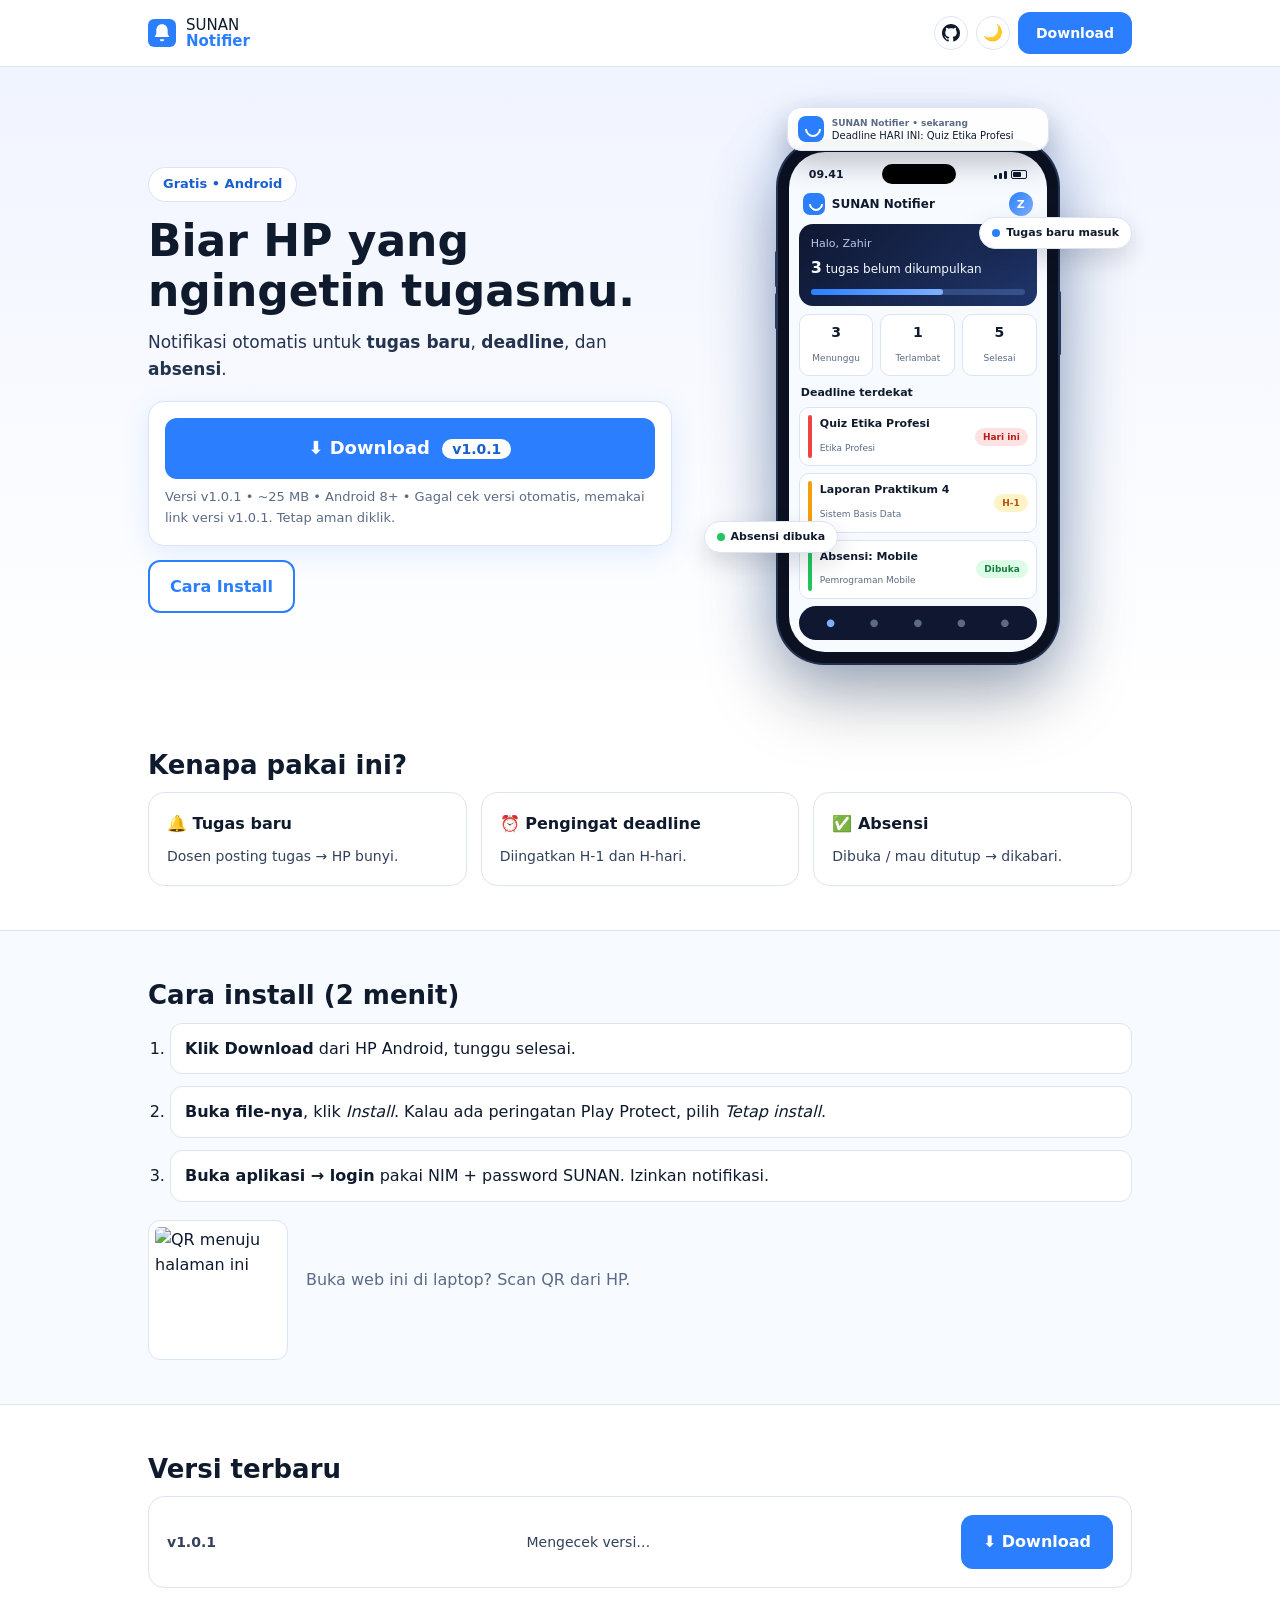
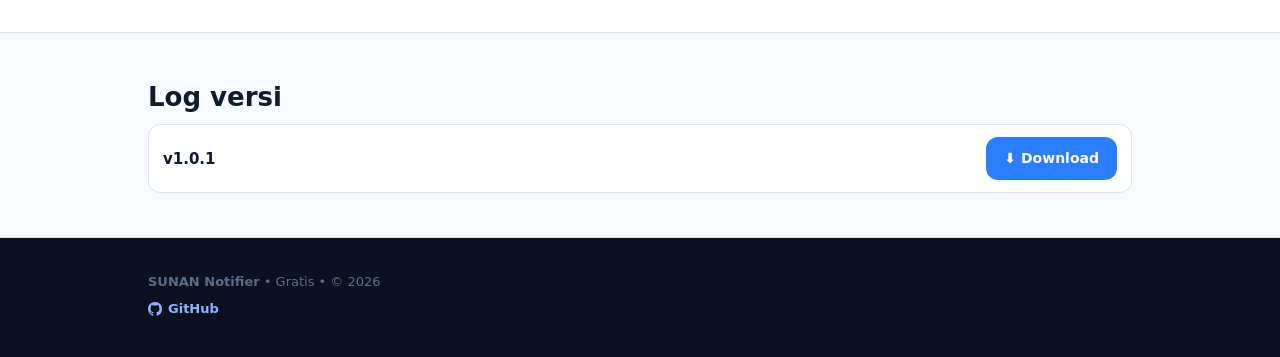
==== web/index.html @ a3223c46 "feat(web): landing download center SUNAN Notifier" ====
<!DOCTYPE html>
<html lang="id">
<head>
  <meta charset="UTF-8" />
  <meta name="viewport" content="width=device-width, initial-scale=1.0" />
  <title>SUNAN Notifier — Pengingat Tugas & Absensi</title>
  <meta name="description" content="Notifikasi otomatis untuk tugas baru, deadline, dan absensi SUNAN. Download gratis untuk Android." />
  <meta name="theme-color" content="#2B7FFF" />
  <link rel="icon" href="data:image/svg+xml,%3Csvg xmlns='http://www.w3.org/2000/svg' viewBox='0 0 64 64'%3E%3Crect width='64' height='64' rx='14' fill='%232B7FFF'/%3E%3Cpath d='M32 12c-8 0-13 6-13 14v8l-4 7h34l-4-7v-8c0-8-5-14-13-14zm-5 34a5 5 0 0 0 10 0z' fill='white'/%3E%3C/svg%3E" />
  <link rel="stylesheet" href="./styles.css" />
</head>
<body>
  <header class="nav">
    <div class="container nav-inner">
      <a class="brand" href="#atas">
        <span class="brand-mark" aria-hidden="true">
          <svg viewBox="0 0 64 64" width="28" height="28"><rect width="64" height="64" rx="14" fill="#2B7FFF"/><path d="M32 12c-8 0-13 6-13 14v8l-4 7h34l-4-7v-8c0-8-5-14-13-14zm-5 34a5 5 0 0 0 10 0z" fill="white"/></svg>
        </span>
        <span class="brand-text">SUNAN <strong>Notifier</strong></span>
      </a>
      <div class="nav-actions">
        <a class="gh-btn" href="https://github.com/Zi-exa/sunan-notifier-workspace" target="_blank" rel="noopener" aria-label="GitHub"><svg viewBox="0 0 16 16" width="18" height="18" fill="currentColor" aria-hidden="true"><path d="M8 0C3.58 0 0 3.58 0 8c0 3.54 2.29 6.53 5.47 7.59.4.07.55-.17.55-.38 0-.19-.01-.82-.01-1.49-2.01.37-2.53-.49-2.69-.94-.09-.23-.48-.94-.82-1.13-.28-.15-.68-.52-.01-.53.63-.01 1.08.58 1.23.82.72 1.21 1.87.87 2.33.66.07-.52.28-.87.51-1.07-1.78-.2-3.64-.89-3.64-3.95 0-.87.31-1.59.82-2.15-.08-.2-.36-1.02.08-2.12 0 0 .67-.21 2.2.82.64-.18 1.32-.27 2-.27s1.36.09 2 .27c1.53-1.04 2.2-.82 2.2-.82.44 1.1.16 1.92.08 2.12.51.56.82 1.27.82 2.15 0 3.07-1.87 3.75-3.65 3.95.29.25.54.73.54 1.48 0 1.07-.01 1.93-.01 2.2 0 .21.15.46.55.38A8.01 8.01 0 0 0 16 8c0-4.42-3.58-8-8-8z"/></svg></a>
        <button id="themeBtn" class="theme-btn" type="button" aria-label="Mode gelap">&#127769;</button>
        <a id="dlBtnHeader" class="btn btn-primary btn-sm" href="https://github.com/Zi-exa/sunan-notifier-releases/releases/download/v1.0.1/app-release.apk">Download</a>
      </div>
    </div>
  </header>

  <main id="atas">
    <!-- HERO -->
    <section class="hero">
      <div class="container hero-grid">
        <div>
          <p class="badge">Gratis &bull; Android</p>
          <h1>Biar HP yang ngingetin tugasmu.</h1>
          <p class="lead">Notifikasi otomatis untuk <strong>tugas baru</strong>, <strong>deadline</strong>, dan <strong>absensi</strong>.</p>
          <div class="dl-card">
            <a id="dlBtnHero" class="btn btn-primary btn-lg" href="https://github.com/Zi-exa/sunan-notifier-releases/releases/download/v1.0.1/app-release.apk">
              &#11015; Download <span id="verBadge" class="ver-badge">v1.0.1</span>
            </a>
            <p class="dl-meta small"><span id="verText">Versi v1.0.1</span> &bull; <span id="sizeText">~25 MB</span> &bull; <span id="dateText">Android 8+</span> &bull; <span id="statusText">Cek versi&hellip;</span></p>
          </div>
          <div class="hero-actions">
            <a class="btn btn-outline" href="#cara-install">Cara Install</a>
          </div>
        </div>
        <div class="phone-wrap" aria-hidden="true">
          <div class="float-chip chip-1"><span class="dot"></span>Tugas baru masuk</div>
          <div class="float-chip chip-2"><span class="dot green"></span>Absensi dibuka</div>
          <div class="m-push">
            <span class="m-push-icon"></span>
            <span class="m-push-text"><strong>SUNAN Notifier &bull; sekarang</strong>Deadline HARI INI: Quiz Etika Profesi</span>
          </div>
          <div class="phone">
            <span class="phone-btn btn-power"></span>
            <span class="phone-btn btn-vol-up"></span>
            <span class="phone-btn btn-vol-down"></span>
            <div class="phone-screen">
              <div class="m-status"><span>09.41</span><span class="m-island"></span><span class="m-sig"><i></i><i></i><i></i><b></b></span></div>
              <div class="m-appbar"><span class="m-logo"></span><span class="m-appname">SUNAN Notifier</span><span class="m-avatar">Z</span></div>
              <div class="m-hero"><p class="m-hi">Halo, Zahir</p><p class="m-count"><strong>3</strong> tugas belum dikumpulkan</p><div class="m-bar"><span></span></div></div>
              <div class="m-kpi"><div><strong>3</strong><small>Menunggu</small></div><div><strong>1</strong><small>Terlambat</small></div><div><strong>5</strong><small>Selesai</small></div></div>
              <p class="m-sec">Deadline terdekat</p>
              <div class="m-task red"><span class="m-task-bar"></span><div><strong>Quiz Etika Profesi</strong><small>Etika Profesi</small></div><em>Hari ini</em></div>
              <div class="m-task amber"><span class="m-task-bar"></span><div><strong>Laporan Praktikum 4</strong><small>Sistem Basis Data</small></div><em>H-1</em></div>
              <div class="m-task green"><span class="m-task-bar"></span><div><strong>Absensi: Mobile</strong><small>Pemrograman Mobile</small></div><em>Dibuka</em></div>
              <div class="m-dock"><span class="on">●</span><span>●</span><span>●</span><span>●</span><span>●</span></div>
            </div>
          </div>
        </div>
      </div>
    </section>

    <!-- FITUR -->
    <section class="section">
      <div class="container">
        <h2>Kenapa pakai ini?</h2>
        <div class="grid3">
          <div class="card"><h3>&#128276; Tugas baru</h3><p>Dosen posting tugas → HP bunyi.</p></div>
          <div class="card"><h3>&#9200; Pengingat deadline</h3><p>Diingatkan H-1 dan H-hari.</p></div>
          <div class="card"><h3>&#9989; Absensi</h3><p>Dibuka / mau ditutup → dikabari.</p></div>
        </div>
      </div>
    </section>

    <!-- CARA INSTALL -->
    <section id="cara-install" class="section alt">
      <div class="container">
        <h2>Cara install (2 menit)</h2>
        <ol class="steps">
          <li><strong>Klik Download</strong> dari HP Android, tunggu selesai.</li>
          <li><strong>Buka file-nya</strong>, klik <em>Install</em>. Kalau ada peringatan Play Protect, pilih <em>Tetap install</em>.</li>
          <li><strong>Buka aplikasi → login</strong> pakai NIM + password SUNAN. Izinkan notifikasi.</li>
        </ol>
        <div class="qr-row">
          <img id="qrImg" class="qr" alt="QR menuju halaman ini" width="140" height="140" />
          <p class="sub">Buka web ini di laptop? Scan QR dari HP.</p>
        </div>
      </div>
    </section>

    <!-- UPDATE -->
    <section class="section">
      <div class="container">
        <h2>Versi terbaru</h2>
        <div class="card inline-card">
          <p class="big" id="verText2">v1.0.1</p>
          <p class="sub" id="releaseNote">Mengecek versi&hellip;</p>
          <a id="dlBtnBottom" class="btn btn-primary" href="https://github.com/Zi-exa/sunan-notifier-releases/releases/download/v1.0.1/app-release.apk">&#11015; Download</a>
        </div>
      </div>
    </section>

    <!-- LOG VERSI -->
    <section class="section alt">
      <div class="container">
        <h2>Log versi</h2>
        <div id="changelog" class="log-list">
          <p class="sub">Memuat riwayat versi&hellip;</p>
        </div>
      </div>
    </section>

  </main>

  <footer>
    <div class="container foot">
      <p class="small"><strong>SUNAN Notifier</strong> &bull; Gratis &bull; &copy; <span id="year">2026</span></p>
      <p class="small"><a class="gh-link" href="https://github.com/Zi-exa/sunan-notifier-workspace" target="_blank" rel="noopener"><svg viewBox="0 0 16 16" width="14" height="14" fill="currentColor" aria-hidden="true"><path d="M8 0C3.58 0 0 3.58 0 8c0 3.54 2.29 6.53 5.47 7.59.4.07.55-.17.55-.38 0-.19-.01-.82-.01-1.49-2.01.37-2.53-.49-2.69-.94-.09-.23-.48-.94-.82-1.13-.28-.15-.68-.52-.01-.53.63-.01 1.08.58 1.23.82.72 1.21 1.87.87 2.33.66.07-.52.28-.87.51-1.07-1.78-.2-3.64-.89-3.64-3.95 0-.87.31-1.59.82-2.15-.08-.2-.36-1.02.08-2.12 0 0 .67-.21 2.2.82.64-.18 1.32-.27 2-.27s1.36.09 2 .27c1.53-1.04 2.2-.82 2.2-.82.44 1.1.16 1.92.08 2.12.51.56.82 1.27.82 2.15 0 3.07-1.87 3.75-3.65 3.95.29.25.54.73.54 1.48 0 1.07-.01 1.93-.01 2.2 0 .21.15.46.55.38A8.01 8.01 0 0 0 16 8c0-4.42-3.58-8-8-8z"/></svg> GitHub</a></p>
    </div>
  </footer>

  <script src="./app.js" defer></script>
</body>
</html>
---- web/styles.css ----
:root{
  --blue:#2B7FFF; --blue-dark:#1a5fd0; --bg:#f0f4ff; --ink:#0f1b2d;
  --muted:#5b6b85; --card:#ffffff; --line:#dbe4f5; --dark:#0b1120;
  --radius:16px;
}
*{box-sizing:border-box}
html{scroll-behavior:smooth}
body{margin:0;font-family:system-ui,-apple-system,"Segoe UI",Roboto,Arial,sans-serif;color:var(--ink);background:#fff;line-height:1.6}
.container{max-width:1024px;margin:0 auto;padding:0 20px}
a{color:var(--blue)}
code{background:#eef3ff;border:1px solid var(--line);border-radius:6px;padding:0 6px;font-size:.9em}

/* NAV */
.nav{position:sticky;top:0;z-index:20;background:rgba(255,255,255,.92);backdrop-filter:blur(8px);border-bottom:1px solid var(--line)}
.nav-inner{display:flex;align-items:center;justify-content:space-between;padding:12px 20px}
.nav-actions{display:flex;align-items:center;gap:8px}
.theme-btn{width:34px;height:34px;border-radius:50%;border:1px solid var(--line);background:#fff;font-size:16px;line-height:1;cursor:pointer;display:flex;align-items:center;justify-content:center;color:var(--ink)}
.gh-btn{width:34px;height:34px;border-radius:50%;border:1px solid var(--line);background:#fff;display:flex;align-items:center;justify-content:center;color:var(--ink)}
body.dark .gh-btn{background:#151F30;border-color:#1F356A;color:#F7FAFF}
body.dark .theme-btn{color:#F7FAFF}
.brand{display:flex;align-items:center;gap:10px;text-decoration:none;color:var(--ink)}
.brand-mark{display:inline-flex}
.brand-text{display:flex;flex-direction:column;line-height:1.1;font-size:15px}
.brand-text small{color:var(--muted);font-size:11px}
.brand-text strong{color:var(--blue)}

/* BUTTONS */
.btn{display:inline-block;text-decoration:none;border-radius:12px;padding:12px 20px;font-weight:700;border:2px solid transparent;cursor:pointer}
.btn-sm{padding:8px 16px;font-size:14px}
.btn-lg{font-size:18px;padding:14px 22px;width:100%;text-align:center}
.btn-primary{background:var(--blue);color:#fff}
.btn-primary:hover{background:var(--blue-dark)}
.btn-outline{border-color:var(--blue);color:var(--blue);background:#fff}
.btn-ghost{color:var(--ink)}
.ver-badge{background:#fff;color:var(--blue-dark);border-radius:999px;padding:2px 10px;font-size:14px;margin-left:6px}

/* HERO */
.hero{background:linear-gradient(180deg,var(--bg),#fff);padding:40px 0 28px}
.hero-grid{display:grid;grid-template-columns:1.1fr .9fr;gap:32px;align-items:center}
.badge{display:inline-block;background:#fff;border:1px solid var(--line);color:var(--blue-dark);border-radius:999px;padding:6px 14px;font-size:13px;font-weight:700;margin:0 0 14px}
h1{font-size:clamp(28px,4.5vw,44px);line-height:1.15;margin:0 0 12px}
.hl{color:var(--blue)}
.lead{font-size:17px;color:#24344f;margin:0 0 18px}
.dl-card{background:var(--card);border:1px solid var(--line);border-radius:var(--radius);padding:16px;box-shadow:0 8px 28px rgba(43,127,255,.12)}
.dl-meta{margin:8px 0 0;color:var(--muted)}
.dl-meta.small{font-size:13px}
.hero-actions{display:flex;gap:10px;flex-wrap:wrap;margin-top:14px}
.trust{list-style:none;padding:0;margin:16px 0 0;color:var(--muted);font-size:14px}
.trust li{margin:4px 0}

/* PHONE MOCKUP */
.phone-wrap{position:relative;display:flex;flex-direction:column;align-items:center;gap:14px;padding:34px 0 10px}
.phone{position:relative;width:280px;background:#0b1120;border-radius:46px;padding:11px;box-shadow:0 30px 70px rgba(11,17,32,.35),0 0 0 2px #2a3a5c,0 0 60px rgba(43,127,255,.25)}
.phone-btn{position:absolute;right:-3px;width:3px;border-radius:2px;background:#2a3a5c}
.btn-power{top:150px;height:64px}
.btn-vol-up{top:110px;height:36px;right:auto;left:-3px}
.btn-vol-down{top:152px;height:36px;right:auto;left:-3px}
.phone-screen{background:#f7faff;border-radius:36px;padding:10px 10px 12px;overflow:hidden;position:relative}
.m-status{display:flex;align-items:center;justify-content:space-between;font-size:11px;font-weight:700;padding:2px 10px 6px}
.m-island{width:74px;height:20px;background:#000;border-radius:12px}
.m-sig{display:flex;align-items:flex-end;gap:2px}
.m-sig i{width:3px;background:#0f1b2d;border-radius:1px}
.m-sig i:nth-child(1){height:4px}.m-sig i:nth-child(2){height:6px}.m-sig i:nth-child(3){height:8px}
.m-sig b{width:16px;height:9px;border:1px solid #0f1b2d;border-radius:2px;position:relative;margin-left:2px}
.m-sig b::after{content:"";position:absolute;inset:1px 5px 1px 1px;background:#0f1b2d;border-radius:1px}
.m-appbar{display:flex;align-items:center;gap:7px;padding:2px 4px 8px}
.m-logo{width:22px;height:22px;border-radius:7px;background:var(--blue);position:relative;flex:none}
.m-logo::after{content:"";position:absolute;left:6px;top:4px;width:10px;height:10px;border-radius:50%;border:2px solid #fff;border-top-color:transparent;border-right-color:transparent;transform:rotate(-45deg)}
.m-appname{font-size:12px;font-weight:800;flex:1}
.m-avatar{width:24px;height:24px;border-radius:50%;background:linear-gradient(135deg,#2B7FFF,#7EB0FF);color:#fff;font-size:11px;font-weight:800;display:flex;align-items:center;justify-content:center;flex:none}
.m-hero{background:linear-gradient(135deg,#0F1731,#1F356A);border-radius:14px;padding:11px 12px;color:#F7FAFF}
.m-hi{margin:0;font-size:11px;color:#B7C7EA}
.m-count{margin:2px 0 8px;font-size:12px}
.m-count strong{font-size:16px}
.m-bar{height:6px;border-radius:4px;background:rgba(126,175,255,.25)}
.m-bar span{display:block;width:62%;height:100%;border-radius:4px;background:linear-gradient(90deg,#2B7FFF,#7EB0FF)}
.m-kpi{display:flex;gap:7px;margin:8px 0}
.m-kpi div{flex:1;background:#fff;border:1px solid var(--line);border-radius:10px;padding:6px 4px;text-align:center}
.m-kpi strong{display:block;font-size:14px}
.m-kpi small{font-size:9px;color:var(--muted)}
.m-sec{margin:2px 2px 6px;font-size:11px;font-weight:800}
.m-task{display:flex;align-items:center;gap:8px;background:#fff;border:1px solid var(--line);border-radius:10px;padding:7px 8px;margin-bottom:7px}
.m-task-bar{width:4px;align-self:stretch;border-radius:3px;flex:none}
.m-task.red .m-task-bar{background:#ef4444}.m-task.amber .m-task-bar{background:#f59e0b}.m-task.green .m-task-bar{background:#22c55e}
.m-task div{flex:1;min-width:0}
.m-task strong{display:block;font-size:11px;white-space:nowrap;overflow:hidden;text-overflow:ellipsis}
.m-task small{font-size:9px;color:var(--muted)}
.m-task em{font-style:normal;font-size:9px;font-weight:800;border-radius:99px;padding:2px 8px;flex:none}
.m-task.red em{background:#fee2e2;color:#b91c1c}.m-task.amber em{background:#fef3c7;color:#b45309}.m-task.green em{background:#dcfce7;color:#15803d}
.m-dock{display:flex;justify-content:space-around;background:#0F1731;border-radius:99px;padding:9px 10px;margin-top:4px}
.m-dock span{font-size:10px;color:#5b6b85}
.m-dock .on{color:#7EB0FF}
/* floating push notification */
.m-push{position:absolute;top:0;left:50%;transform:translateX(-50%);z-index:3;display:flex;gap:8px;align-items:center;width:262px;background:rgba(255,255,255,.96);border:1px solid var(--line);border-radius:14px;padding:8px 10px;box-shadow:0 12px 30px rgba(11,17,32,.25);animation:bob 3.5s ease-in-out infinite}
.m-push-icon{width:26px;height:26px;border-radius:8px;background:var(--blue);flex:none;position:relative}
.m-push-icon::after{content:"";position:absolute;left:7px;top:5px;width:12px;height:12px;border-radius:50%;border:2.5px solid #fff;border-top-color:transparent;border-right-color:transparent;transform:rotate(-45deg)}
.m-push-text{font-size:10px;line-height:1.35}
.m-push-text strong{display:block;font-size:9px;color:var(--muted);font-weight:700}
/* floating chips */
.float-chip{position:absolute;z-index:2;display:flex;align-items:center;gap:6px;background:#fff;border:1px solid var(--line);border-radius:99px;padding:6px 12px;font-size:11px;font-weight:700;box-shadow:0 10px 24px rgba(11,17,32,.15);animation:bob 4s ease-in-out infinite}
.float-chip .dot{width:8px;height:8px;border-radius:50%;background:var(--blue)}
.float-chip .dot.green{background:#22c55e}
.chip-1{top:110px;right:0}
.chip-2{bottom:120px;left:0;animation-delay:1.2s}
@keyframes bob{0%,100%{margin-top:0}50%{margin-top:-8px}}
/* PHONE DARK MODE (palet aplikasi: #0B1120 / #151F30) */
.phone-screen{transition:background .3s}
body.dark .phone-screen{background:#0B1120}
body.dark .phone-screen .m-status{color:#F7FAFF}
body.dark .phone-screen .m-sig i{background:#F7FAFF}
body.dark .phone-screen .m-sig b{border-color:#F7FAFF}
body.dark .phone-screen .m-sig b::after{background:#F7FAFF}
body.dark .phone-screen .m-appname{color:#F7FAFF}
body.dark .phone-screen .m-sec{color:#F7FAFF}
body.dark .phone-screen .m-kpi div{background:#151F30;border-color:#1F356A}
body.dark .phone-screen .m-kpi strong{color:#F7FAFF}
body.dark .phone-screen .m-kpi small{color:#B7C7EA}
body.dark .phone-screen .m-task{background:#151F30;border-color:#1F356A}
body.dark .phone-screen .m-task strong{color:#F7FAFF}
body.dark .phone-screen .m-task small{color:#B7C7EA}
body.dark .phone-screen .m-task.red em{background:rgba(239,68,68,.2);color:#fca5a5}
body.dark .phone-screen .m-task.amber em{background:rgba(245,158,11,.2);color:#fcd34d}
body.dark .phone-screen .m-task.green em{background:rgba(34,197,94,.2);color:#86efac}
body.dark .phone-screen .m-dock{background:#151F30;border:1px solid #1F356A}
body.dark .phone-screen .m-dock .on{color:#6BA3FF}

/* SITE DARK MODE */
body.dark{background:#0B1120;color:#F7FAFF}
body.dark a{color:#6BA3FF}
body.dark code{background:#1A2740;border-color:#1F356A}
body.dark .nav{background:rgba(11,17,32,.92);border-bottom-color:#1F356A}
body.dark .brand{color:#F7FAFF}
body.dark .brand-text small{color:#B7C7EA}
body.dark .theme-btn{background:#151F30;border-color:#1F356A}
body.dark .hero{background:linear-gradient(180deg,#0B1120,#0F1731)}
body.dark .badge{background:#151F30;border-color:#1F356A;color:#6BA3FF}
body.dark .hl{color:#6BA3FF}
body.dark .lead{color:#B7C7EA}
body.dark .dl-card{background:#151F30;border-color:#1F356A;box-shadow:0 8px 28px rgba(0,0,0,.4)}
body.dark .dl-meta{color:#B7C7EA}
body.dark .btn-outline{border-color:#4F8EF7;color:#6BA3FF;background:transparent}
body.dark .btn-ghost{color:#F7FAFF}
body.dark .section.alt{background:#0D1526;border-color:#1F356A}
body.dark .sub{color:#B7C7EA}
body.dark .small{color:#8FA0BD}
body.dark .card{background:#151F30;border-color:#1F356A}
body.dark .card p{color:#B7C7EA}
body.dark .steps li{background:#151F30;border-color:#1F356A}
body.dark .float-chip{background:#151F30;border-color:#1F356A;color:#F7FAFF}
body.dark .m-push{background:rgba(21,31,48,.97);border-color:#1F356A}
body.dark .m-push-text{color:#F7FAFF}
body.dark .m-push-text strong{color:#B7C7EA}
body.dark footer{background:#070C18;border-top:1px solid #1F356A}

/* LOG VERSI */
.log-list{display:grid;gap:10px}
.log-item{background:var(--card);border:1px solid var(--line);border-radius:12px;padding:12px 14px}
.log-head{display:flex;align-items:center;justify-content:space-between;gap:10px}
.log-info strong{display:block;font-size:15px}
.log-info span{font-size:12px;color:var(--muted)}
.log-item p{margin:8px 0 0;font-size:13px;color:#33415c;white-space:pre-line}
body.dark .log-item{background:#151F30;border-color:#1F356A}
body.dark .log-item p{color:#B7C7EA}
body.dark .log-info span{color:#8FA0BD}

/* SECTIONS */
.section{padding:44px 0}
.section.alt{background:#f7faff;border-top:1px solid var(--line);border-bottom:1px solid var(--line)}
.section h2{margin:0 0 6px;font-size:26px}
.sub{color:var(--muted);margin:0 0 20px}
.grid3{display:grid;grid-template-columns:repeat(3,1fr);gap:14px}
.card{background:var(--card);border:1px solid var(--line);border-radius:var(--radius);padding:18px}
.card h3{margin:0 0 8px;font-size:16px}
.card p{margin:0;color:#33415c;font-size:14px}
.inline-card{display:flex;align-items:center;justify-content:space-between;gap:16px;flex-wrap:wrap}
.big{font-size:18px;font-weight:800;margin:0}
.small{font-size:13px;color:var(--muted)}

/* STEPS */
.steps{margin:0;padding-left:22px;display:grid;gap:12px}
.steps li{background:#fff;border:1px solid var(--line);border-radius:12px;padding:12px 14px}
.note{background:#fff8e6;border:1px solid #f0d48a;border-radius:12px;padding:12px 14px;margin-top:14px;font-size:14px}
.qr-row{display:flex;align-items:center;gap:18px;margin-top:18px;flex-wrap:wrap}
.qr{background:#fff;border:1px solid var(--line);border-radius:12px;padding:6px}

/* FOOTER */
footer{background:var(--dark);color:#c9d4e8;padding:28px 0}
footer a{color:#8db4ff}
.gh-link{display:inline-flex;align-items:center;gap:6px;text-decoration:none;font-weight:700}
.foot p{margin:6px 0}

/* MOBILE */
@media (max-width:820px){
  .hero-grid{grid-template-columns:1fr}
  .grid3{grid-template-columns:1fr}
  .float-chip{display:none}
  .m-push{width:240px}
  .btn-lg{font-size:17px}
}
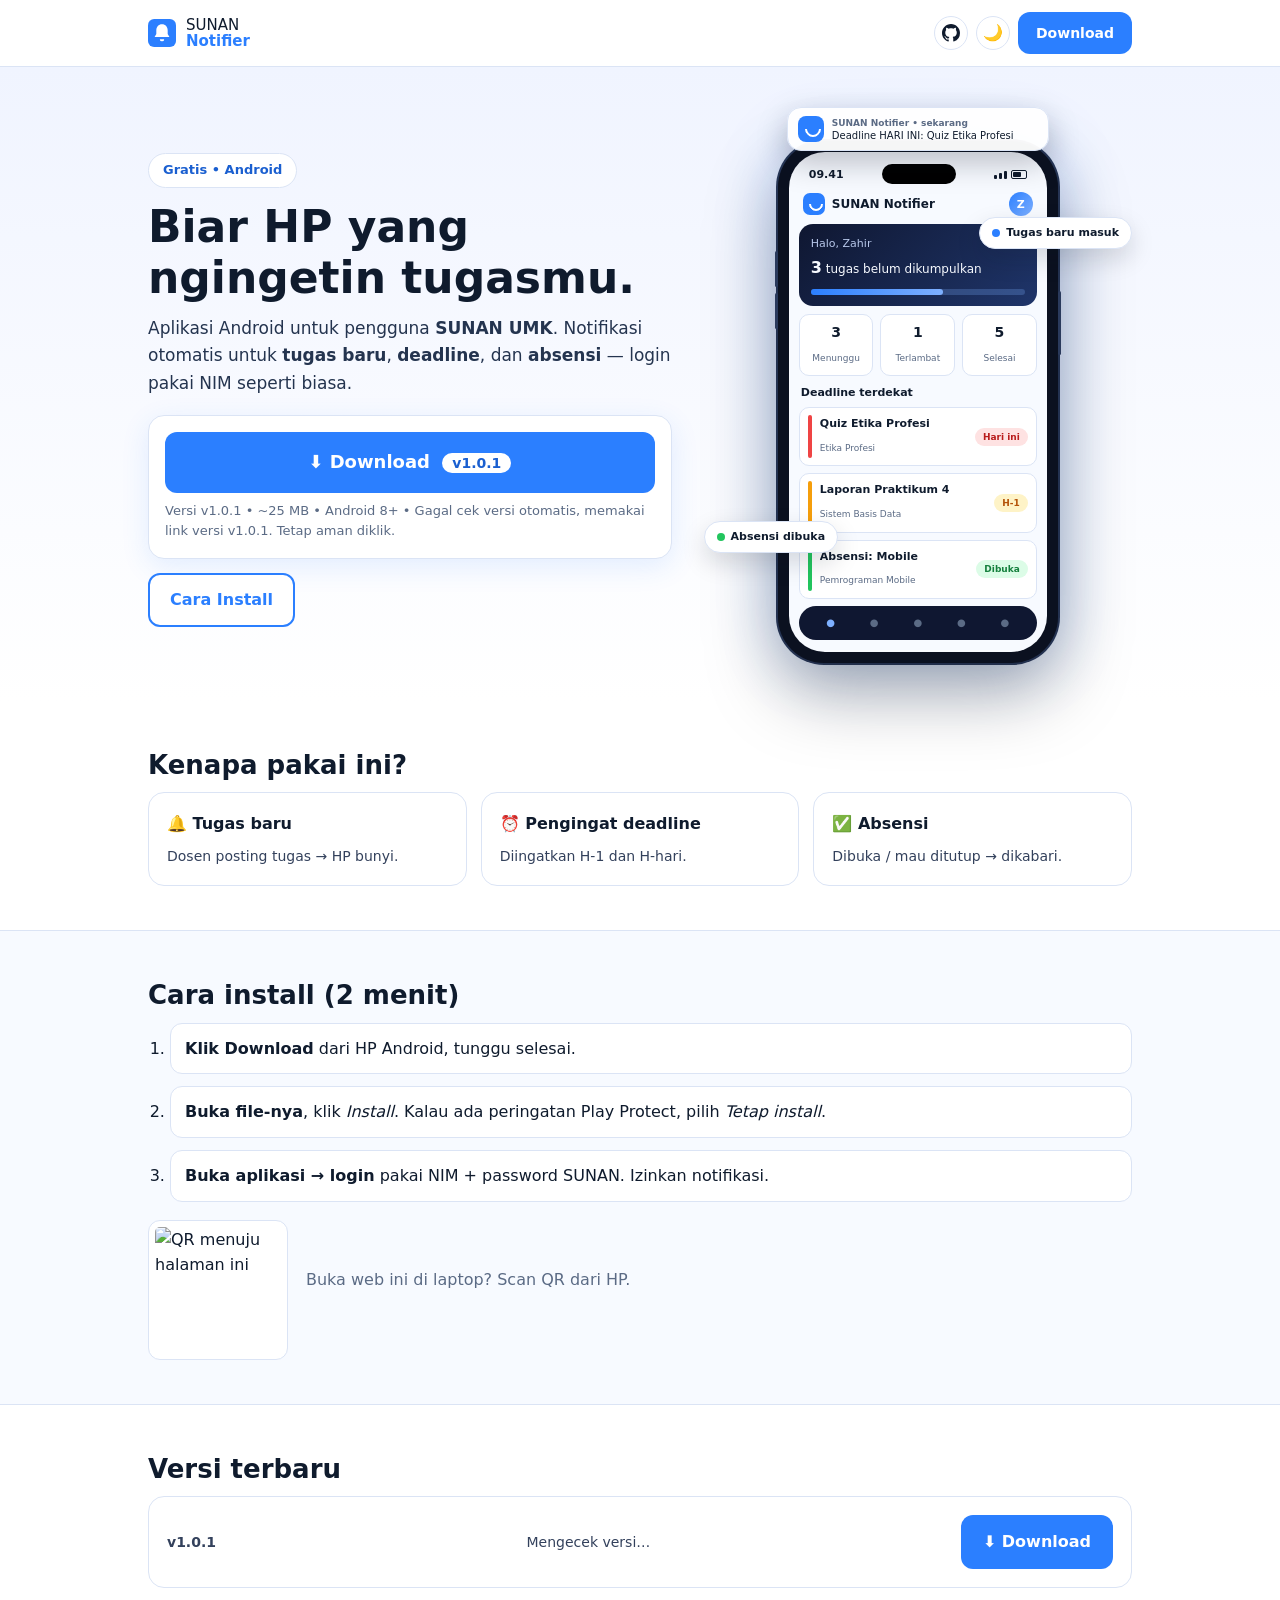
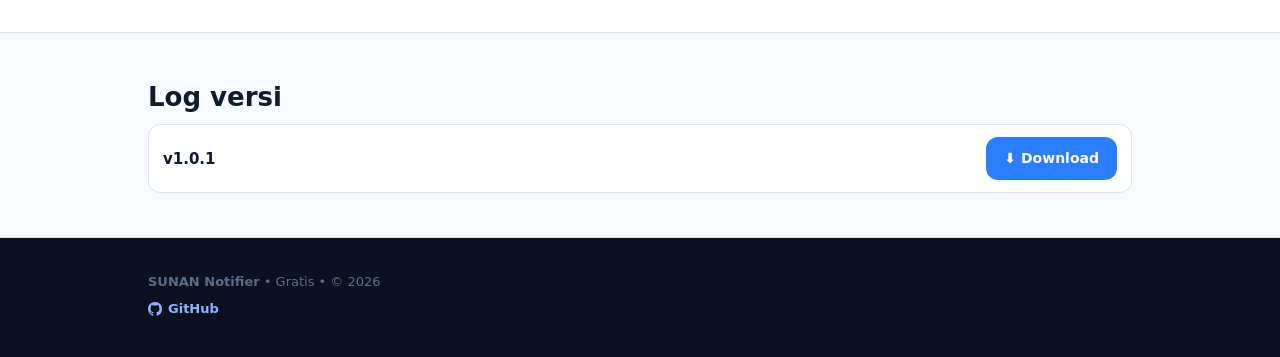
==== commit 811bd82a: "feat(web): jelaskan aplikasi untuk pengguna SUNAN UMK" ====
--- a/web/index.html
+++ b/web/index.html
@@ -3,8 +3,8 @@
 <head>
   <meta charset="UTF-8" />
   <meta name="viewport" content="width=device-width, initial-scale=1.0" />
-  <title>SUNAN Notifier — Pengingat Tugas & Absensi</title>
-  <meta name="description" content="Notifikasi otomatis untuk tugas baru, deadline, dan absensi SUNAN. Download gratis untuk Android." />
+  <title>SUNAN Notifier — Pengingat Tugas & Absensi SUNAN UMK</title>
+  <meta name="description" content="Aplikasi Android untuk pengguna SUNAN UMK. Notifikasi otomatis untuk tugas baru, deadline, dan absensi. Download gratis." />
   <meta name="theme-color" content="#2B7FFF" />
   <link rel="icon" href="data:image/svg+xml,%3Csvg xmlns='http://www.w3.org/2000/svg' viewBox='0 0 64 64'%3E%3Crect width='64' height='64' rx='14' fill='%232B7FFF'/%3E%3Cpath d='M32 12c-8 0-13 6-13 14v8l-4 7h34l-4-7v-8c0-8-5-14-13-14zm-5 34a5 5 0 0 0 10 0z' fill='white'/%3E%3C/svg%3E" />
   <link rel="stylesheet" href="./styles.css" />
@@ -33,7 +33,7 @@
         <div>
           <p class="badge">Gratis &bull; Android</p>
           <h1>Biar HP yang ngingetin tugasmu.</h1>
-          <p class="lead">Notifikasi otomatis untuk <strong>tugas baru</strong>, <strong>deadline</strong>, dan <strong>absensi</strong>.</p>
+          <p class="lead">Aplikasi Android untuk pengguna <strong>SUNAN UMK</strong>. Notifikasi otomatis untuk <strong>tugas baru</strong>, <strong>deadline</strong>, dan <strong>absensi</strong> — login pakai NIM seperti biasa.</p>
           <div class="dl-card">
             <a id="dlBtnHero" class="btn btn-primary btn-lg" href="https://github.com/Zi-exa/sunan-notifier-releases/releases/download/v1.0.1/app-release.apk">
               &#11015; Download <span id="verBadge" class="ver-badge">v1.0.1</span>
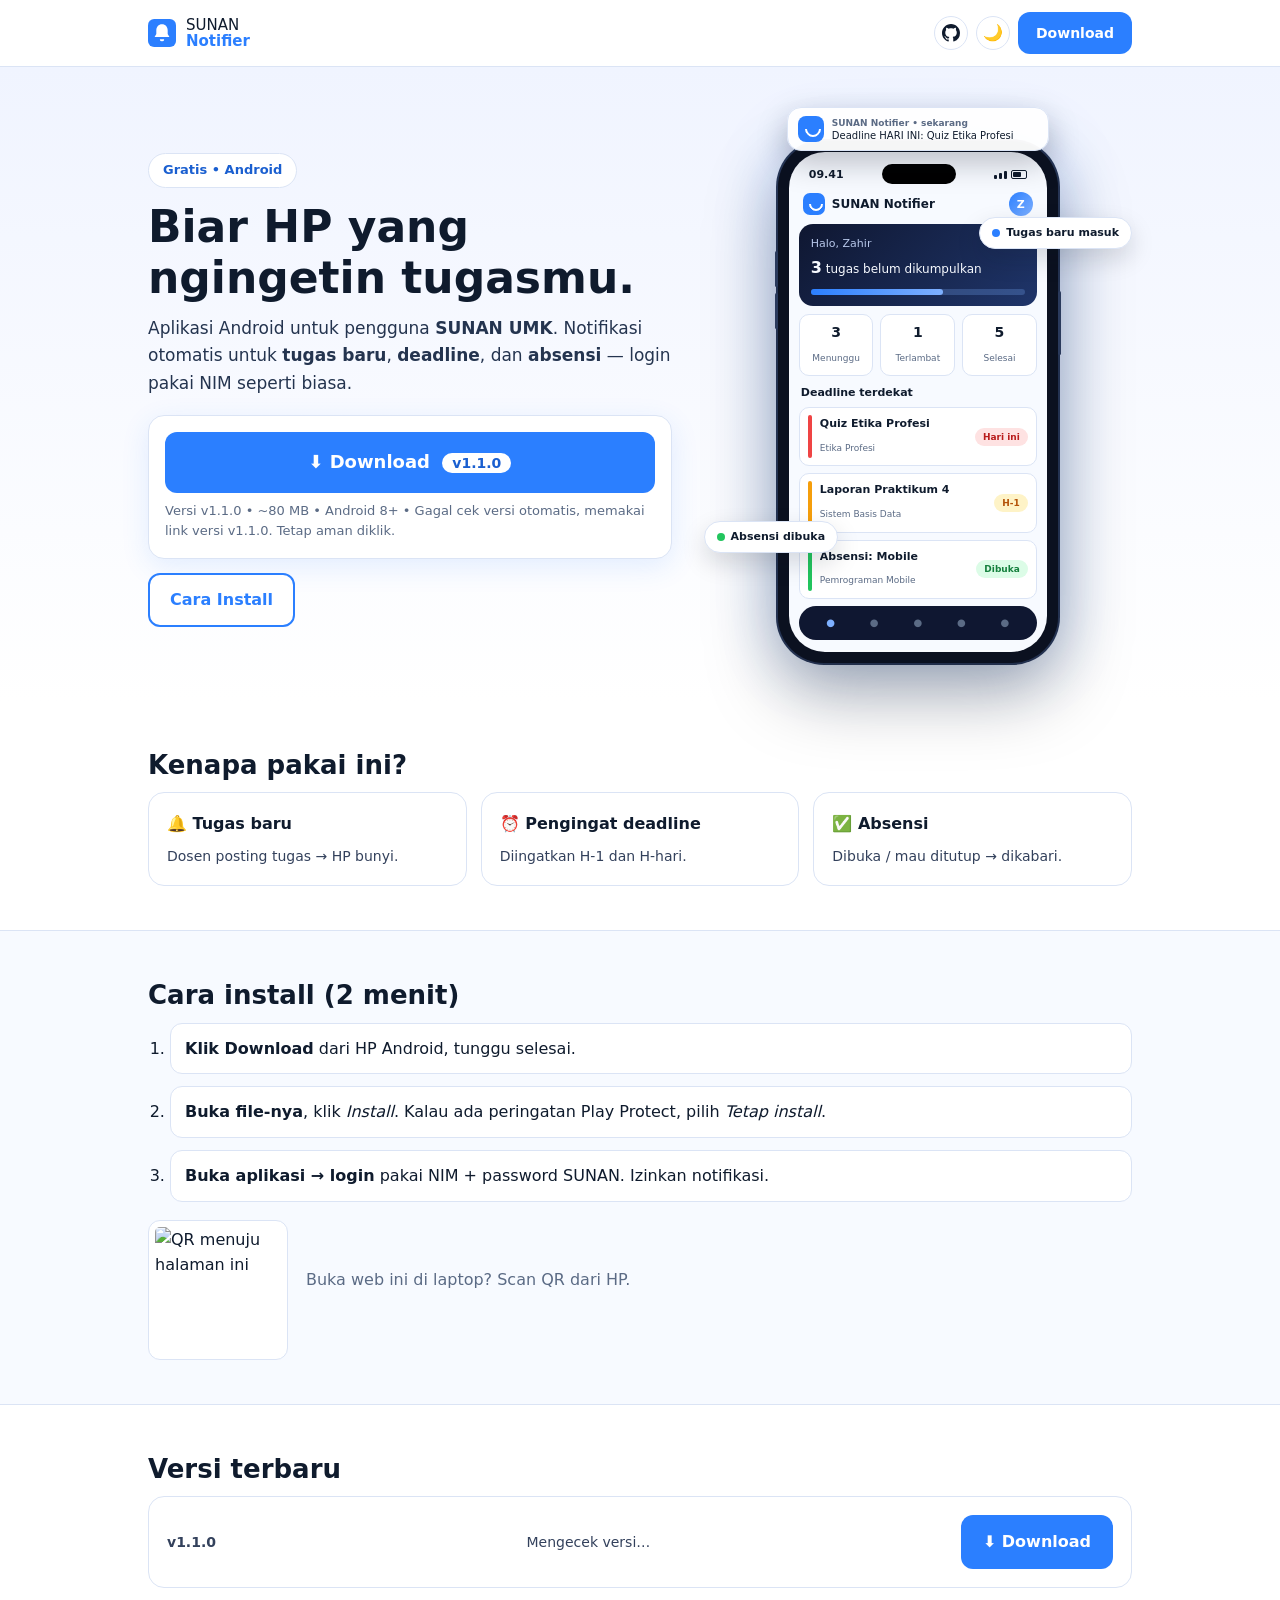
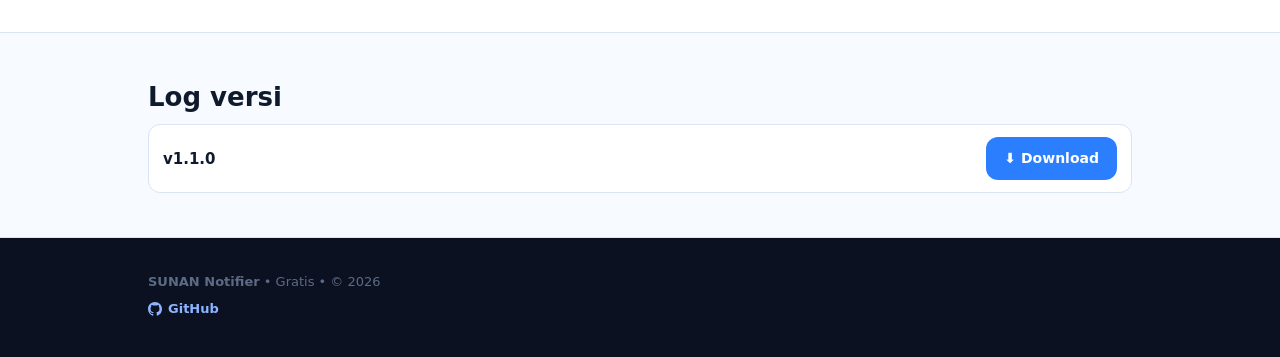
==== commit 0b75746e: "docs(web): arahkan download center ke v1.1.0" ====
--- a/web/index.html
+++ b/web/index.html
@@ -21,7 +21,7 @@
       <div class="nav-actions">
         <a class="gh-btn" href="https://github.com/Zi-exa/sunan-notifier-workspace" target="_blank" rel="noopener" aria-label="GitHub"><svg viewBox="0 0 16 16" width="18" height="18" fill="currentColor" aria-hidden="true"><path d="M8 0C3.58 0 0 3.58 0 8c0 3.54 2.29 6.53 5.47 7.59.4.07.55-.17.55-.38 0-.19-.01-.82-.01-1.49-2.01.37-2.53-.49-2.69-.94-.09-.23-.48-.94-.82-1.13-.28-.15-.68-.52-.01-.53.63-.01 1.08.58 1.23.82.72 1.21 1.87.87 2.33.66.07-.52.28-.87.51-1.07-1.78-.2-3.64-.89-3.64-3.95 0-.87.31-1.59.82-2.15-.08-.2-.36-1.02.08-2.12 0 0 .67-.21 2.2.82.64-.18 1.32-.27 2-.27s1.36.09 2 .27c1.53-1.04 2.2-.82 2.2-.82.44 1.1.16 1.92.08 2.12.51.56.82 1.27.82 2.15 0 3.07-1.87 3.75-3.65 3.95.29.25.54.73.54 1.48 0 1.07-.01 1.93-.01 2.2 0 .21.15.46.55.38A8.01 8.01 0 0 0 16 8c0-4.42-3.58-8-8-8z"/></svg></a>
         <button id="themeBtn" class="theme-btn" type="button" aria-label="Mode gelap">&#127769;</button>
-        <a id="dlBtnHeader" class="btn btn-primary btn-sm" href="https://github.com/Zi-exa/sunan-notifier-releases/releases/download/v1.0.1/app-release.apk">Download</a>
+        <a id="dlBtnHeader" class="btn btn-primary btn-sm" href="https://github.com/Zi-exa/sunan-notifier-releases/releases/download/v1.1.0/app-release.apk">Download</a>
       </div>
     </div>
   </header>
@@ -35,10 +35,10 @@
           <h1>Biar HP yang ngingetin tugasmu.</h1>
           <p class="lead">Aplikasi Android untuk pengguna <strong>SUNAN UMK</strong>. Notifikasi otomatis untuk <strong>tugas baru</strong>, <strong>deadline</strong>, dan <strong>absensi</strong> — login pakai NIM seperti biasa.</p>
           <div class="dl-card">
-            <a id="dlBtnHero" class="btn btn-primary btn-lg" href="https://github.com/Zi-exa/sunan-notifier-releases/releases/download/v1.0.1/app-release.apk">
-              &#11015; Download <span id="verBadge" class="ver-badge">v1.0.1</span>
+            <a id="dlBtnHero" class="btn btn-primary btn-lg" href="https://github.com/Zi-exa/sunan-notifier-releases/releases/download/v1.1.0/app-release.apk">
+              &#11015; Download <span id="verBadge" class="ver-badge">v1.1.0</span>
             </a>
-            <p class="dl-meta small"><span id="verText">Versi v1.0.1</span> &bull; <span id="sizeText">~25 MB</span> &bull; <span id="dateText">Android 8+</span> &bull; <span id="statusText">Cek versi&hellip;</span></p>
+            <p class="dl-meta small"><span id="verText">Versi v1.1.0</span> &bull; <span id="sizeText">~80 MB</span> &bull; <span id="dateText">Android 8+</span> &bull; <span id="statusText">Cek versi&hellip;</span></p>
           </div>
           <div class="hero-actions">
             <a class="btn btn-outline" href="#cara-install">Cara Install</a>
@@ -104,9 +104,9 @@
       <div class="container">
         <h2>Versi terbaru</h2>
         <div class="card inline-card">
-          <p class="big" id="verText2">v1.0.1</p>
+          <p class="big" id="verText2">v1.1.0</p>
           <p class="sub" id="releaseNote">Mengecek versi&hellip;</p>
-          <a id="dlBtnBottom" class="btn btn-primary" href="https://github.com/Zi-exa/sunan-notifier-releases/releases/download/v1.0.1/app-release.apk">&#11015; Download</a>
+          <a id="dlBtnBottom" class="btn btn-primary" href="https://github.com/Zi-exa/sunan-notifier-releases/releases/download/v1.1.0/app-release.apk">&#11015; Download</a>
         </div>
       </div>
     </section>
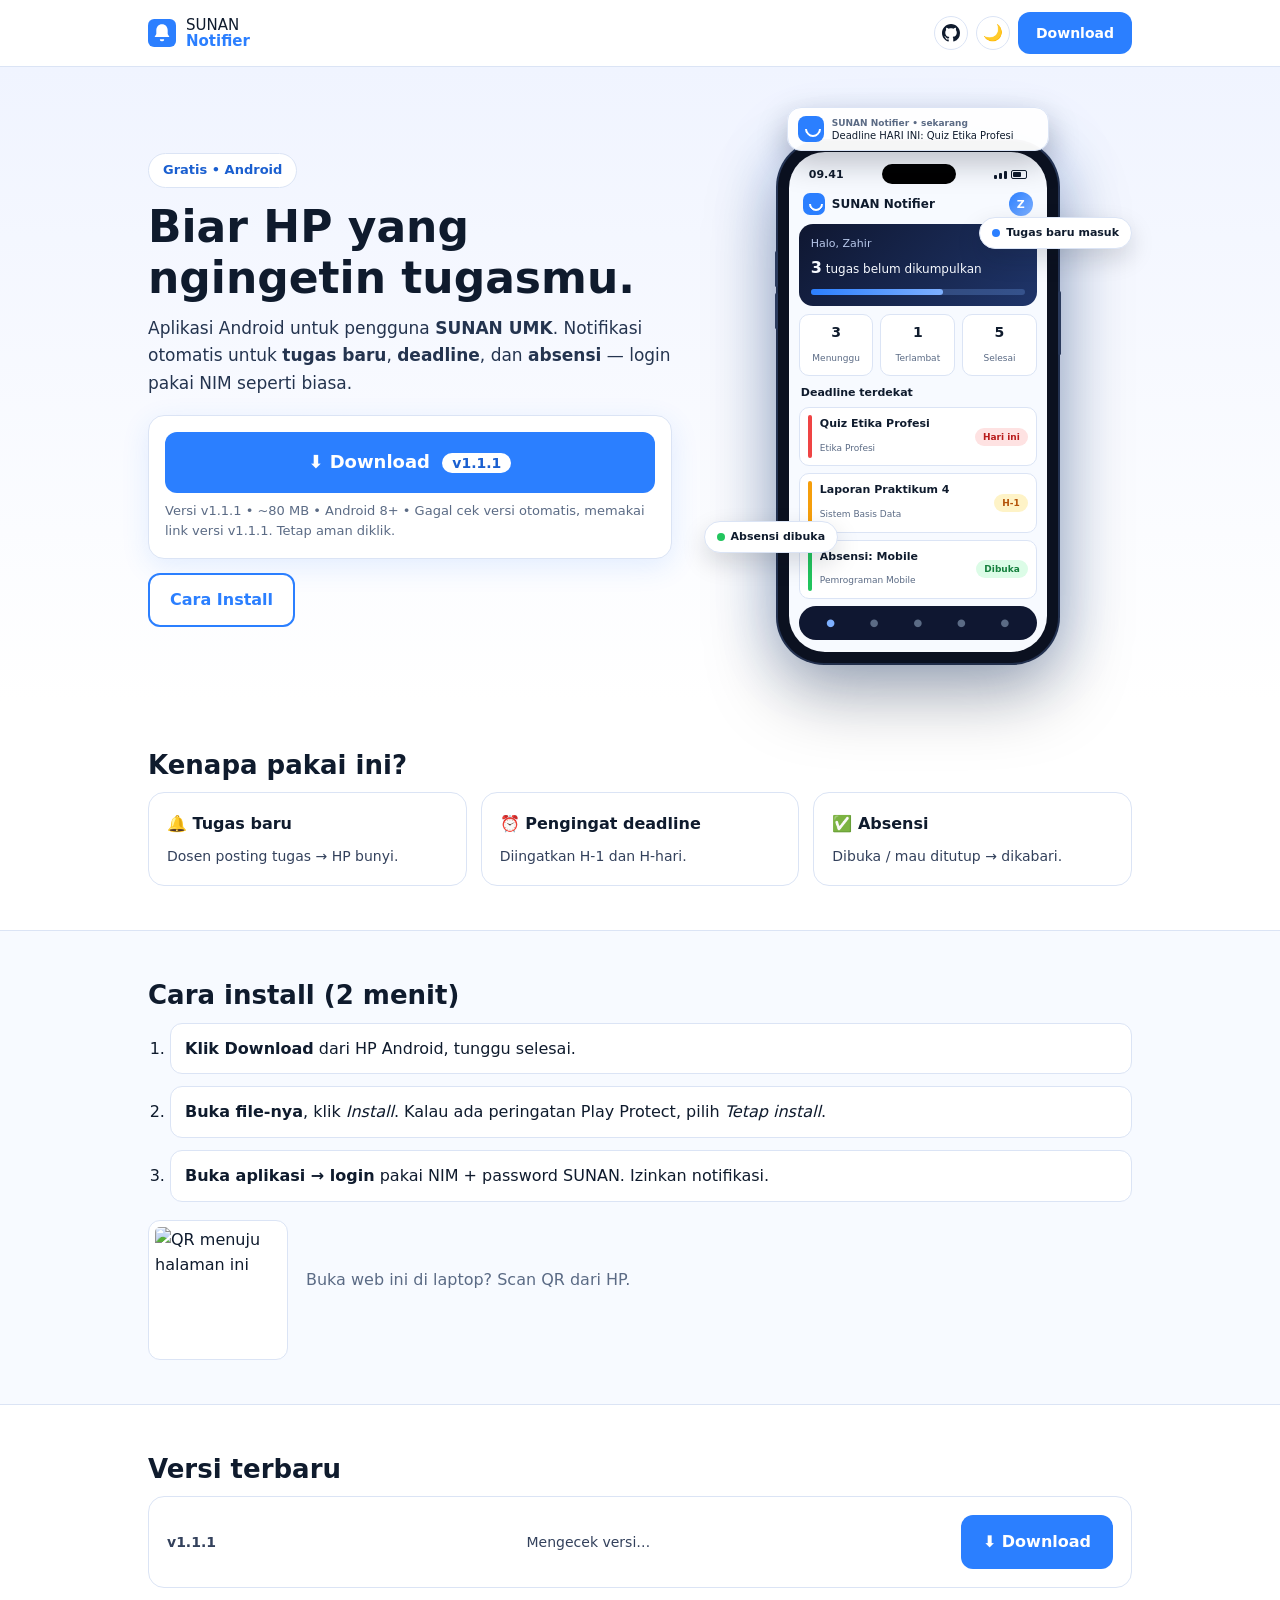
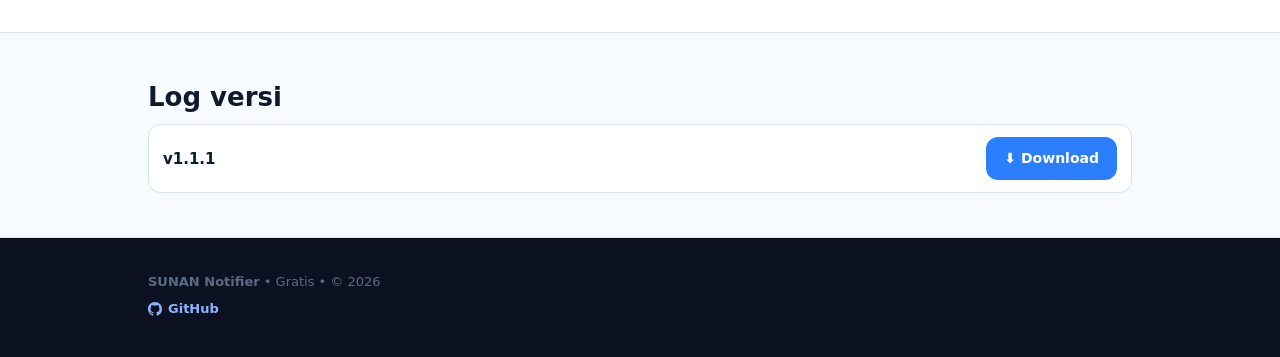
==== commit 3573e03c: "docs(web): arahkan download center ke v1.1.1" ====
--- a/web/index.html
+++ b/web/index.html
@@ -21,7 +21,7 @@
       <div class="nav-actions">
         <a class="gh-btn" href="https://github.com/Zi-exa/sunan-notifier-workspace" target="_blank" rel="noopener" aria-label="GitHub"><svg viewBox="0 0 16 16" width="18" height="18" fill="currentColor" aria-hidden="true"><path d="M8 0C3.58 0 0 3.58 0 8c0 3.54 2.29 6.53 5.47 7.59.4.07.55-.17.55-.38 0-.19-.01-.82-.01-1.49-2.01.37-2.53-.49-2.69-.94-.09-.23-.48-.94-.82-1.13-.28-.15-.68-.52-.01-.53.63-.01 1.08.58 1.23.82.72 1.21 1.87.87 2.33.66.07-.52.28-.87.51-1.07-1.78-.2-3.64-.89-3.64-3.95 0-.87.31-1.59.82-2.15-.08-.2-.36-1.02.08-2.12 0 0 .67-.21 2.2.82.64-.18 1.32-.27 2-.27s1.36.09 2 .27c1.53-1.04 2.2-.82 2.2-.82.44 1.1.16 1.92.08 2.12.51.56.82 1.27.82 2.15 0 3.07-1.87 3.75-3.65 3.95.29.25.54.73.54 1.48 0 1.07-.01 1.93-.01 2.2 0 .21.15.46.55.38A8.01 8.01 0 0 0 16 8c0-4.42-3.58-8-8-8z"/></svg></a>
         <button id="themeBtn" class="theme-btn" type="button" aria-label="Mode gelap">&#127769;</button>
-        <a id="dlBtnHeader" class="btn btn-primary btn-sm" href="https://github.com/Zi-exa/sunan-notifier-releases/releases/download/v1.1.0/app-release.apk">Download</a>
+        <a id="dlBtnHeader" class="btn btn-primary btn-sm" href="https://github.com/Zi-exa/sunan-notifier-releases/releases/download/v1.1.1/app-release.apk">Download</a>
       </div>
     </div>
   </header>
@@ -35,10 +35,10 @@
           <h1>Biar HP yang ngingetin tugasmu.</h1>
           <p class="lead">Aplikasi Android untuk pengguna <strong>SUNAN UMK</strong>. Notifikasi otomatis untuk <strong>tugas baru</strong>, <strong>deadline</strong>, dan <strong>absensi</strong> — login pakai NIM seperti biasa.</p>
           <div class="dl-card">
-            <a id="dlBtnHero" class="btn btn-primary btn-lg" href="https://github.com/Zi-exa/sunan-notifier-releases/releases/download/v1.1.0/app-release.apk">
-              &#11015; Download <span id="verBadge" class="ver-badge">v1.1.0</span>
+            <a id="dlBtnHero" class="btn btn-primary btn-lg" href="https://github.com/Zi-exa/sunan-notifier-releases/releases/download/v1.1.1/app-release.apk">
+              &#11015; Download <span id="verBadge" class="ver-badge">v1.1.1</span>
             </a>
-            <p class="dl-meta small"><span id="verText">Versi v1.1.0</span> &bull; <span id="sizeText">~80 MB</span> &bull; <span id="dateText">Android 8+</span> &bull; <span id="statusText">Cek versi&hellip;</span></p>
+            <p class="dl-meta small"><span id="verText">Versi v1.1.1</span> &bull; <span id="sizeText">~80 MB</span> &bull; <span id="dateText">Android 8+</span> &bull; <span id="statusText">Cek versi&hellip;</span></p>
           </div>
           <div class="hero-actions">
             <a class="btn btn-outline" href="#cara-install">Cara Install</a>
@@ -104,9 +104,9 @@
       <div class="container">
         <h2>Versi terbaru</h2>
         <div class="card inline-card">
-          <p class="big" id="verText2">v1.1.0</p>
+          <p class="big" id="verText2">v1.1.1</p>
           <p class="sub" id="releaseNote">Mengecek versi&hellip;</p>
-          <a id="dlBtnBottom" class="btn btn-primary" href="https://github.com/Zi-exa/sunan-notifier-releases/releases/download/v1.1.0/app-release.apk">&#11015; Download</a>
+          <a id="dlBtnBottom" class="btn btn-primary" href="https://github.com/Zi-exa/sunan-notifier-releases/releases/download/v1.1.1/app-release.apk">&#11015; Download</a>
         </div>
       </div>
     </section>
